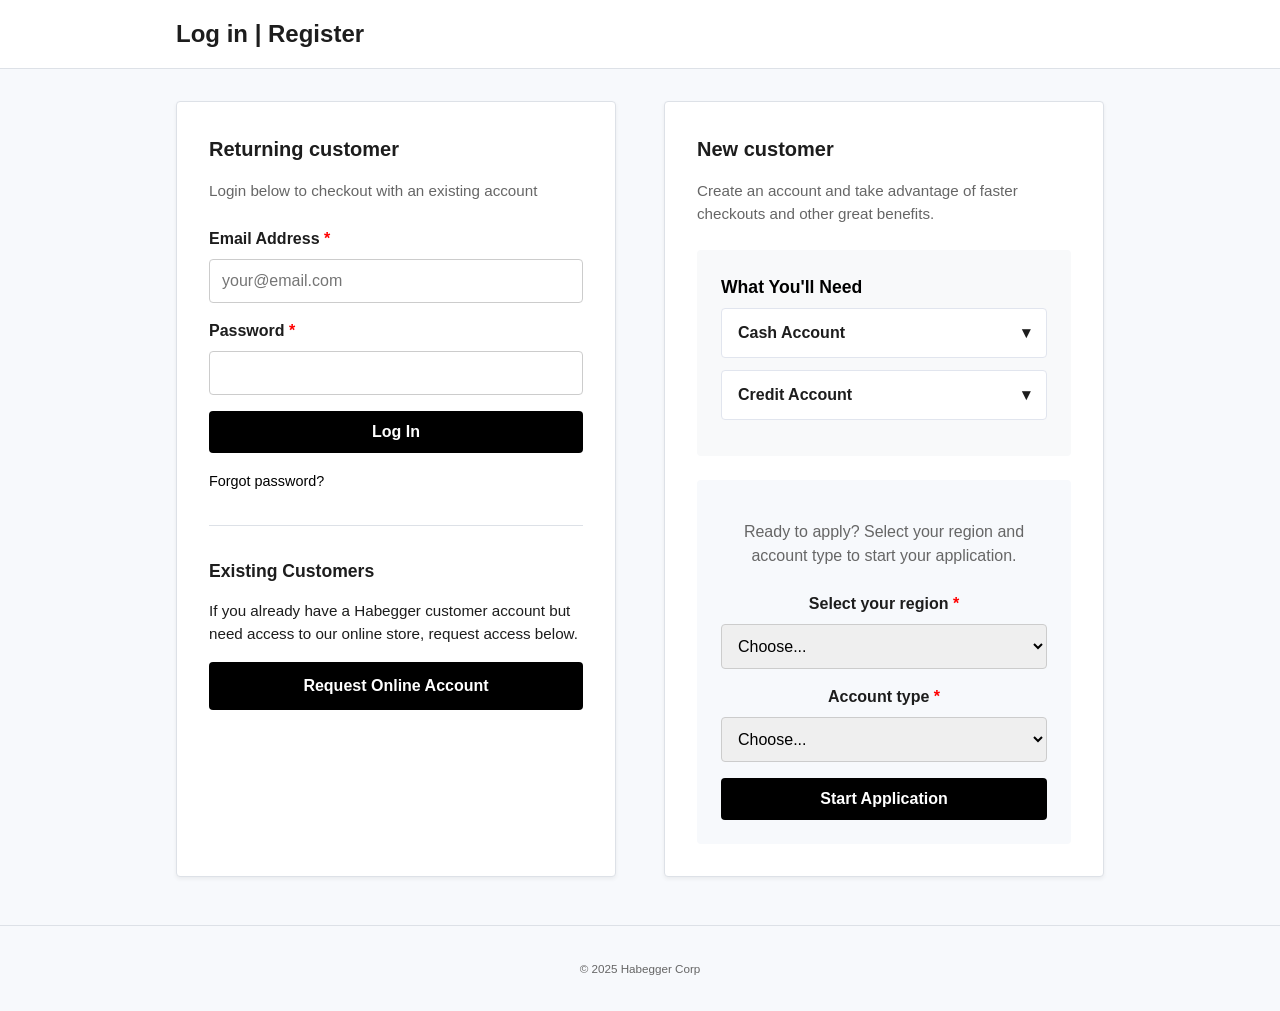
==== index.html @ 6cd599cd "Update index.html" ====
<!DOCTYPE html>
<html lang="en">
<head>
  <meta charset="UTF-8">
  <meta name="viewport" content="width=device-width, initial-scale=1.0">
  <title>Habegger | Log in / Register</title>
<style>
  /* ---------------- Root + Globals ---------------- */
  :root{
    --primary:#000000;
    --secondary:Red;
    --light:#f7f9fc;
    --dark:#1d1d1d;
    --radius:4px;
  }

  *,:before,:after{box-sizing:border-box;}

  body{
    margin:0;
    font-family:Arial,Helvetica,sans-serif;
    background:var(--light);
    color:var(--dark);
    line-height:1.5;
  }

  /* ---------------- Layout ---------------- */
  .header{
    background:#fff;
    border-bottom:1px solid #dde1e7;
    padding:1rem 0;
  }
  .header-content{
    max-width:960px;
    margin:0 auto;
    padding:0 1rem;
  }
  .page-title{
    font-size:1.5rem;
    font-weight:600;
    margin:0;
    color:var(--dark);
  }

  .main-content{
    max-width:960px;
    margin:2rem auto;
    padding:0 1rem;
    display:grid;
    grid-template-columns:1fr;
    gap:2rem;
  }
  @media (min-width:768px){
    .main-content{grid-template-columns:1fr 1fr;gap:3rem;}
  }

  /* ---------------- Card‑like Sections ---------------- */
  .section{
    background:#fff;
    padding:2rem;
    border:1px solid #dde1e7;
    border-radius:var(--radius);
    box-shadow:0 2px 4px rgba(0,0,0,.06);
  }
  .section-title{
    font-size:1.25rem;
    font-weight:600;
    margin:0 0 1rem;
    color:var(--dark);
  }
  .section-subtitle{
    color:#666;
    margin-bottom:1.5rem;
    font-size:.95rem;
  }

  /* ---------------- Form Fields ---------------- */
  .field{margin-bottom:1rem;}
  .field label{
    display:block;
    font-weight:600;
    margin-bottom:.5rem;
    color:var(--dark);
  }
  .field input,
  .field select{
    width:100%;
    padding:.75rem;
    border:1px solid #ccc;
    border-radius:var(--radius);
    font-size:1rem;
    transition:border-color .2s ease;
  }
  .field input:focus,
  .field select:focus{
    outline:none;
    border-color:var(--primary);
  }
  .required{color:var(--secondary);}

  /* ---------------- Buttons ---------------- */
  .btn{
    display:inline-block;
    background:var(--primary);
    color:#fff;
    border:none;
    padding:.75rem 1.5rem;
    border-radius:var(--radius);
    text-decoration:none;
    cursor:pointer;
    font-weight:600;
    font-size:1rem;
    transition:background .2s ease;
    width:100%;
    text-align:center;
  }
  .btn:hover{background:red;}
  .btn-secondary{background:var(--primary);}
  .btn-secondary:hover{background:red;}

  .forgot-password{margin-top:1rem;}
  .forgot-password a{
    color:var(--primary);
    text-decoration:none;
    font-size:.9rem;
  }
  .forgot-password a:hover{text-decoration:underline;}

  /* ---------------- Info / Accordion ---------------- */
  .info-section{
    background:#f8f9fa;
    padding:1.5rem;
    border-radius:var(--radius);
    margin-bottom:1.5rem;
    font-family:inherit;
  }
  .info-title{
    font-weight:600;
    color:var(--primary);
    margin-bottom:.5rem;
    font-size:1.1rem;
  }

  /* accordion wrapper */
  .account-accordion details{
    border:1px solid #e1e5ee;
    border-radius:var(--radius);
    margin-bottom:.75rem;
    background:#fff;
  }
  .account-accordion summary{
    display:flex;
    align-items:center;
    gap:.5rem;
    cursor:pointer;
    padding:.75rem 1rem;
    font-weight:600;
    list-style:none;           /* hide default marker */
  }
  .account-accordion summary::after{
    content:"▾";
    margin-left:auto;
    transition:transform .25s ease;
  }
  .account-accordion details[open] summary::after{
    transform:rotate(180deg);
  }

  .info-list{
    list-style:none;
    padding:0 1.5rem 1rem 2rem;
    margin:0;
  }
  .info-list li{
    position:relative;
    margin:.25rem 0;
    padding-left:.75rem;
  }
  .info-list li::before{
    content:'•';
    color:var(--secondary);
    font-weight:bold;
    position:absolute;
    left:0;
  }

  /* ---------------- Application promo ---------------- */
  .application-section{
    background:var(--light);
    padding:1.5rem;
    border-radius:var(--radius);
    text-align:center;
  }
  .application-text{margin-bottom:1.5rem;color:#666;}

  /* ---------------- Footer ---------------- */
  .footer{
    text-align:center;
    padding:2rem 1rem;
    font-size:.875rem;
    color:#666;
    border-top:1px solid #dde1e7;
    margin-top:3rem;
  }
</style>

</head>
<body>
  <header class="header">
    <div class="header-content">
      <h1 class="page-title">Log in | Register</h1>
    </div>
  </header>

  <main class="main-content">
    <!-- Left Side: Returning Customer Login -->
    <section class="section">
      <h2 class="section-title">Returning customer</h2>
      <p class="section-subtitle">Login below to checkout with an existing account</p>
      
      <form id="loginForm">
        <div class="field">
          <label for="email">Email Address <span class="required">*</span></label>
          <input type="email" id="email" name="email" placeholder="your@email.com" required>
        </div>
        
        <div class="field">
          <label for="password">Password <span class="required">*</span></label>
          <input type="password" id="password" name="password" required>
        </div>
        
        <button type="submit" class="btn">Log In</button>
        
        <div class="forgot-password">
          <a href="https://habeggercorp.com/myaccount/forgot-password">Forgot password?</a>
        </div>
      </form>
      <!-- Existing Customers Section -->
      <div style="margin-top:2rem; padding-top:2rem; border-top:1px solid #dde1e7;">
        <h3 style="margin:0 0 1rem 0; font-size:1.1rem;">Existing Customers</h3>
        <p style="margin-bottom:1rem; font-size:0.95rem;">If you already have a Habegger customer account but need access to our online store, request access below.</p>
        <a class="btn" href="https://forms.habeggercorp.com/new-website-access">Request Online Account</a>
      </div>
    </section>

    <!-- Right Side: New Customer Information -->
    <section class="section">
      <h2 class="section-title">New customer</h2>
      <p class="section-subtitle">Create an account and take advantage of faster checkouts and other great benefits.</p>
      
      <div class="info-section">
  <div class="info-title">What You'll Need</div>

  <div class="account-accordion">
    
    <!-- Cash Account -->
    <details>
      <summary>Cash Account</summary>
      <ul class="info-list">
        <li>Completed cash application</li>
        <li>Copy of EPA / CFC card</li>
        <li>Driver's license</li>
        <li>Tax‑exempt certificate (if applicable)</li>
      </ul>
    </details>

    <!-- Credit Account -->
    <details>
      <summary>Credit Account</summary>
      <ul class="info-list">
        <li>Completed credit application</li>
        <li>Trade references (fax / email / acct #)</li>
        <li>Bank reference</li>
        <li>Driver's license</li>
        <li>Tax‑exempt certificate (if applicable)</li>
      </ul>
    </details>

  </div>
</div>

      <!-- Application Process -->
      <div class="application-section">
        <p class="application-text">Ready to apply? Select your region and account type to start your application.</p>
        
        <div class="field">
          <label for="region">Select your region <span class="required">*</span></label>
          <select id="region" required>
            <option value="" disabled selected>Choose...</option>
           <option value="Region1">Pennsylvania</option>
            <option value="Region2">West Virginia</option>
          </select>
        </div>

        <div class="field">
          <label for="accountType">Account type <span class="required">*</span></label>
          <select id="accountType" required>
            <option value="" disabled selected>Choose...</option>
            <option value="Credit">Credit</option>
            <option value="Cash">Cash</option>
          </select>
        </div>

        <button type="button" class="btn btn-secondary" id="startApplication">Start Application</button>
      </div>

    </section>
  </main>

  <footer class="footer">
    <small>&copy; 2025 Habegger Corp</small>
  </footer>

  <script>
    // Adobe Sign Links mapping
    const adobeSignLinks = {
      "Region1_Credit":"https://habeggercorp.na2.documents.adobe.com/public/esignWidget?wid=CBFCIBAA3AAABLblqZhC9doJ-DwR_a7UzMTxP5UJ5U8Y8_zdyRa_qbGC3Z25oIyxDZJnAWeFYUZ3UjpfJS_M*",
      "Region1_Cash":"https://habeggercorp.na2.documents.adobe.com/public/esignWidget?wid=CBFCIBAA3AAABLblqZhBPjuPmCyTKBQWdJZBc0tbPTy5Qzvzk5PfURRIKCzJjkXxMRkS4Zc7rAc_E9Or0sj8*",
      "Region2_Credit":"https://habeggercorp.na2.documents.adobe.com/public/esignWidget?wid=CBFCIBAA3AAABLblqZhC9doJ-DwR_a7UzMTxP5UJ5U8Y8_zdyRa_qbGC3Z25oIyxDZJnAWeFYUZ3UjpfJS_M**",
      "Region2_Cash":"https://habeggercorp.na2.documents.adobe.com/public/esignWidget?wid=CBFCIBAA3AAABLblqZhBPjuPmCyTKBQWdJZBc0tbPTy5Qzvzk5PfURRIKCzJjkXxMRkS4Zc7rAc_E9Or0sj8*",
    };

    // Handle application start
    document.getElementById('startApplication').addEventListener('click', function(){
      const region = document.getElementById('region').value;
      const accountType = document.getElementById('accountType').value;
      
      if(!region || !accountType){
        alert('Please select both region and account type.');
        return;
      }
      
      const key = `${region}_${accountType}`;
      const link = adobeSignLinks[key];
      
      if(link){
        window.location.href = link;
      } else {
        alert('We could not find the correct application link for your selection. Please contact customer service.');
      }
    });

    // Handle login form (placeholder)
    document.getElementById('loginForm').addEventListener('submit', function(e){
      e.preventDefault();
      alert('Login functionality would be implemented here.');
    });
  </script>
</body>
</html>
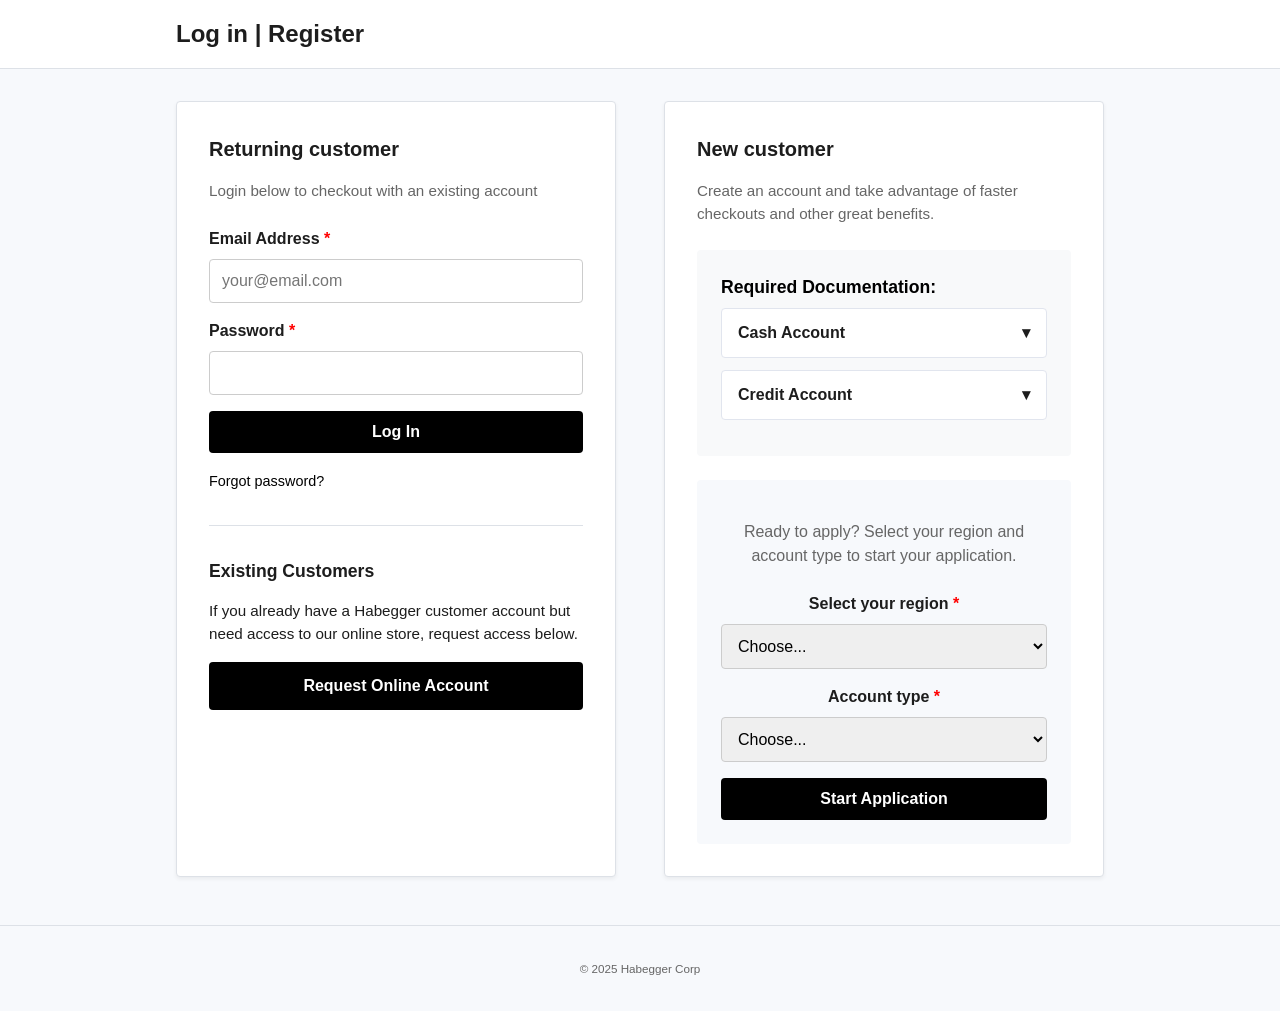
==== commit 4bfca157: "Update index.html" ====
--- a/index.html
+++ b/index.html
@@ -239,7 +239,7 @@
       <div style="margin-top:2rem; padding-top:2rem; border-top:1px solid #dde1e7;">
         <h3 style="margin:0 0 1rem 0; font-size:1.1rem;">Existing Customers</h3>
         <p style="margin-bottom:1rem; font-size:0.95rem;">If you already have a Habegger customer account but need access to our online store, request access below.</p>
-        <a class="btn" href="https://forms.habeggercorp.com/new-website-access">Request Online Account</a>
+        <a class="btn" target="blank" href="https://forms.habeggercorp.com/new-website-access">Request Online Account</a>
       </div>
     </section>
 
@@ -249,7 +249,7 @@
       <p class="section-subtitle">Create an account and take advantage of faster checkouts and other great benefits.</p>
       
       <div class="info-section">
-  <div class="info-title">What You'll Need</div>
+  <div class="info-title">Required Documentation:</div>
 
   <div class="account-accordion">
     
@@ -257,7 +257,6 @@
     <details>
       <summary>Cash Account</summary>
       <ul class="info-list">
-        <li>Completed cash application</li>
         <li>Copy of EPA / CFC card</li>
         <li>Driver's license</li>
         <li>Tax‑exempt certificate (if applicable)</li>
@@ -268,10 +267,10 @@
     <details>
       <summary>Credit Account</summary>
       <ul class="info-list">
-        <li>Completed credit application</li>
-        <li>Trade references (fax / email / acct #)</li>
-        <li>Bank reference</li>
+        <li>Copy of EPA / CFC card</li>
         <li>Driver's license</li>
+        <li>Trade references (phone / email / acct #)</li>
+        <li>Bank reference (phone / email / acct #)</li>
         <li>Tax‑exempt certificate (if applicable)</li>
       </ul>
     </details>
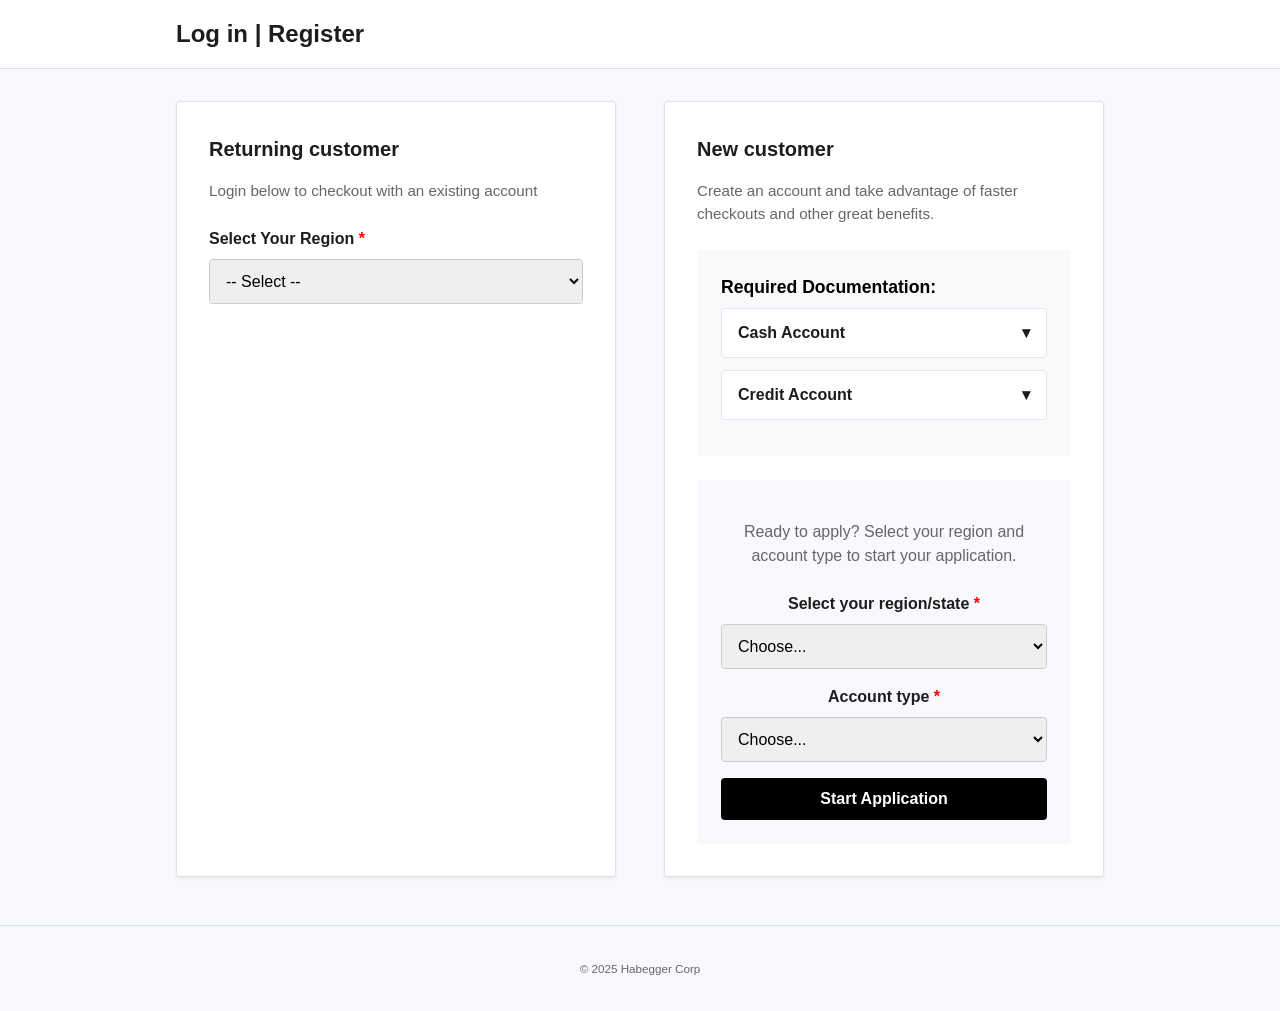
==== commit a60a3432: "Update index.html" ====
--- a/index.html
+++ b/index.html
@@ -1,209 +1,55 @@
 <!DOCTYPE html>
 <html lang="en">
 <head>
-  <meta charset="UTF-8">
-  <meta name="viewport" content="width=device-width, initial-scale=1.0">
+  <meta charset="UTF-8" />
+  <meta name="viewport" content="width=device-width, initial-scale=1.0"/>
   <title>Habegger | Log in / Register</title>
-<style>
-  /* ---------------- Root + Globals ---------------- */
-  :root{
-    --primary:#000000;
-    --secondary:Red;
-    --light:#f7f9fc;
-    --dark:#1d1d1d;
-    --radius:4px;
-  }
-
-  *,:before,:after{box-sizing:border-box;}
-
-  body{
-    margin:0;
-    font-family:Arial,Helvetica,sans-serif;
-    background:var(--light);
-    color:var(--dark);
-    line-height:1.5;
-  }
-
-  /* ---------------- Layout ---------------- */
-  .header{
-    background:#fff;
-    border-bottom:1px solid #dde1e7;
-    padding:1rem 0;
-  }
-  .header-content{
-    max-width:960px;
-    margin:0 auto;
-    padding:0 1rem;
-  }
-  .page-title{
-    font-size:1.5rem;
-    font-weight:600;
-    margin:0;
-    color:var(--dark);
-  }
-
-  .main-content{
-    max-width:960px;
-    margin:2rem auto;
-    padding:0 1rem;
-    display:grid;
-    grid-template-columns:1fr;
-    gap:2rem;
-  }
-  @media (min-width:768px){
-    .main-content{grid-template-columns:1fr 1fr;gap:3rem;}
-  }
-
-  /* ---------------- Card‑like Sections ---------------- */
-  .section{
-    background:#fff;
-    padding:2rem;
-    border:1px solid #dde1e7;
-    border-radius:var(--radius);
-    box-shadow:0 2px 4px rgba(0,0,0,.06);
-  }
-  .section-title{
-    font-size:1.25rem;
-    font-weight:600;
-    margin:0 0 1rem;
-    color:var(--dark);
-  }
-  .section-subtitle{
-    color:#666;
-    margin-bottom:1.5rem;
-    font-size:.95rem;
-  }
-
-  /* ---------------- Form Fields ---------------- */
-  .field{margin-bottom:1rem;}
-  .field label{
-    display:block;
-    font-weight:600;
-    margin-bottom:.5rem;
-    color:var(--dark);
-  }
-  .field input,
-  .field select{
-    width:100%;
-    padding:.75rem;
-    border:1px solid #ccc;
-    border-radius:var(--radius);
-    font-size:1rem;
-    transition:border-color .2s ease;
-  }
-  .field input:focus,
-  .field select:focus{
-    outline:none;
-    border-color:var(--primary);
-  }
-  .required{color:var(--secondary);}
-
-  /* ---------------- Buttons ---------------- */
-  .btn{
-    display:inline-block;
-    background:var(--primary);
-    color:#fff;
-    border:none;
-    padding:.75rem 1.5rem;
-    border-radius:var(--radius);
-    text-decoration:none;
-    cursor:pointer;
-    font-weight:600;
-    font-size:1rem;
-    transition:background .2s ease;
-    width:100%;
-    text-align:center;
-  }
-  .btn:hover{background:red;}
-  .btn-secondary{background:var(--primary);}
-  .btn-secondary:hover{background:red;}
-
-  .forgot-password{margin-top:1rem;}
-  .forgot-password a{
-    color:var(--primary);
-    text-decoration:none;
-    font-size:.9rem;
-  }
-  .forgot-password a:hover{text-decoration:underline;}
-
-  /* ---------------- Info / Accordion ---------------- */
-  .info-section{
-    background:#f8f9fa;
-    padding:1.5rem;
-    border-radius:var(--radius);
-    margin-bottom:1.5rem;
-    font-family:inherit;
-  }
-  .info-title{
-    font-weight:600;
-    color:var(--primary);
-    margin-bottom:.5rem;
-    font-size:1.1rem;
-  }
-
-  /* accordion wrapper */
-  .account-accordion details{
-    border:1px solid #e1e5ee;
-    border-radius:var(--radius);
-    margin-bottom:.75rem;
-    background:#fff;
-  }
-  .account-accordion summary{
-    display:flex;
-    align-items:center;
-    gap:.5rem;
-    cursor:pointer;
-    padding:.75rem 1rem;
-    font-weight:600;
-    list-style:none;           /* hide default marker */
-  }
-  .account-accordion summary::after{
-    content:"▾";
-    margin-left:auto;
-    transition:transform .25s ease;
-  }
-  .account-accordion details[open] summary::after{
-    transform:rotate(180deg);
-  }
-
-  .info-list{
-    list-style:none;
-    padding:0 1.5rem 1rem 2rem;
-    margin:0;
-  }
-  .info-list li{
-    position:relative;
-    margin:.25rem 0;
-    padding-left:.75rem;
-  }
-  .info-list li::before{
-    content:'•';
-    color:var(--secondary);
-    font-weight:bold;
-    position:absolute;
-    left:0;
-  }
-
-  /* ---------------- Application promo ---------------- */
-  .application-section{
-    background:var(--light);
-    padding:1.5rem;
-    border-radius:var(--radius);
-    text-align:center;
-  }
-  .application-text{margin-bottom:1.5rem;color:#666;}
-
-  /* ---------------- Footer ---------------- */
-  .footer{
-    text-align:center;
-    padding:2rem 1rem;
-    font-size:.875rem;
-    color:#666;
-    border-top:1px solid #dde1e7;
-    margin-top:3rem;
-  }
-</style>
-
+  <style>
+    :root{
+      --primary:#000000;
+      --secondary:red;
+      --light:#f7f9fc;
+      --dark:#1d1d1d;
+      --radius:4px;
+    }
+    *,:before,:after{box-sizing:border-box;}
+    body{margin:0;font-family:Arial,Helvetica,sans-serif;background:var(--light);color:var(--dark);line-height:1.5;}
+    .header{background:#fff;border-bottom:1px solid #dde1e7;padding:1rem 0;}
+    .header-content{max-width:960px;margin:0 auto;padding:0 1rem;}
+    .page-title{font-size:1.5rem;font-weight:600;margin:0;color:var(--dark);}
+    .main-content{max-width:960px;margin:2rem auto;padding:0 1rem;display:grid;grid-template-columns:1fr;gap:2rem;}
+    @media (min-width:768px){.main-content{grid-template-columns:1fr 1fr;gap:3rem;}}
+    .section{background:#fff;padding:2rem;border:1px solid #dde1e7;border-radius:var(--radius);box-shadow:0 2px 4px rgba(0,0,0,.06);}
+    .section-title{font-size:1.25rem;font-weight:600;margin:0 0 1rem;color:var(--dark);}
+    .section-subtitle{color:#666;margin-bottom:1.5rem;font-size:.95rem;}
+    .field{margin-bottom:1rem;}
+    .field label{display:block;font-weight:600;margin-bottom:.5rem;color:var(--dark);}
+    .field input,.field select{width:100%;padding:.75rem;border:1px solid #ccc;border-radius:var(--radius);font-size:1rem;transition:border-color .2s ease;}
+    .field input:focus,.field select:focus{outline:none;border-color:var(--primary);}
+    .required{color:var(--secondary);}
+    .btn{display:inline-block;background:var(--primary);color:#fff;border:none;padding:.75rem 1.5rem;border-radius:var(--radius);text-decoration:none;cursor:pointer;font-weight:600;font-size:1rem;transition:background .2s ease;width:100%;text-align:center;}
+    .btn:hover{background:red;}
+    .btn-secondary{background:var(--primary);}
+    .btn-secondary:hover{background:red;}
+    .forgot-password{margin-top:1rem;}
+    .forgot-password a{color:var(--primary);text-decoration:none;font-size:.9rem;}
+    .forgot-password a:hover{text-decoration:underline;}
+    .info-section{background:#f8f9fa;padding:1.5rem;border-radius:var(--radius);margin-bottom:1.5rem;}
+    .info-title{font-weight:600;color:var(--primary);margin-bottom:.5rem;font-size:1.1rem;}
+    .account-accordion details{border:1px solid #e1e5ee;border-radius:var(--radius);margin-bottom:.75rem;background:#fff;}
+    .account-accordion summary{display:flex;align-items:center;gap:.5rem;cursor:pointer;padding:.75rem 1rem;font-weight:600;list-style:none;}
+    .account-accordion summary::after{content:"▾";margin-left:auto;transition:transform .25s ease;}
+    .account-accordion details[open] summary::after{transform:rotate(180deg);}
+    .info-list{list-style:none;padding:0 1.5rem 1rem 2rem;margin:0;}
+    .info-list li{position:relative;margin:.25rem 0;padding-left:.75rem;}
+    .info-list li::before{content:'•';color:var(--secondary);font-weight:bold;position:absolute;left:0;}
+    .application-section{background:var(--light);padding:1.5rem;border-radius:var(--radius);text-align:center;}
+    .application-text{margin-bottom:1.5rem;color:#666;}
+    .footer{text-align:center;padding:2rem 1rem;font-size:.875rem;color:#666;border-top:1px solid #dde1e7;margin-top:3rem;}
+    /* helper message under login region */
+    .inline-hint{margin:.25rem 0 0;padding:.5rem .75rem;background:#fdecec;border:1px solid #f5b5b5;border-radius:var(--radius);font-size:.9rem;color:#a40000;display:none;}
+    .hidden{display:none !important;}
+  </style>
 </head>
 <body>
   <header class="header">
@@ -214,32 +60,54 @@
 
   <main class="main-content">
     <!-- Left Side: Returning Customer Login -->
-    <section class="section">
+    <section class="section" id="returning-card">
       <h2 class="section-title">Returning customer</h2>
       <p class="section-subtitle">Login below to checkout with an existing account</p>
-      
-      <form id="loginForm">
+
+      <!-- NEW: Region gate above login -->
+      <div class="field">
+        <label for="loginRegion">Select Your Region <span class="required">*</span></label>
+        <select id="loginRegion" aria-describedby="loginRegionHint" required>
+          <option value="" selected>-- Select --</option>
+          <option value="PAWV">PENNSYLVANIA/WEST VIRGINIA</option>
+          <option value="IN">Indiana</option>
+          <option value="AL">Alabama</option>
+          <option value="TN">Tennessee</option>
+          <option value="ILIO">Illinois/Iowa</option>
+          <option value="COL">Columbus</option>
+          <option value="NEO">North East Ohio</option>
+          <option value="SWO">South West Ohio</option>
+          <option value="KY">Kentucky</option>
+        </select>
+        <div id="loginRegionHint" class="inline-hint">Select a Region to enter username and password</div>
+      </div>
+
+      <!-- Login fields (hidden until PA/WV is chosen) -->
+      <form id="loginForm" class="hidden" novalidate>
         <div class="field">
           <label for="email">Email Address <span class="required">*</span></label>
-          <input type="email" id="email" name="email" placeholder="your@email.com" required>
-        </div>
-        
+          <input type="email" id="email" name="email" placeholder="your@email.com" required />
+        </div>
+
         <div class="field">
           <label for="password">Password <span class="required">*</span></label>
-          <input type="password" id="password" name="password" required>
-        </div>
-        
+          <input type="password" id="password" name="password" required />
+        </div>
+
         <button type="submit" class="btn">Log In</button>
-        
+
         <div class="forgot-password">
           <a href="https://habeggercorp.com/myaccount/forgot-password">Forgot password?</a>
         </div>
       </form>
-      <!-- Existing Customers Section -->
-      <div style="margin-top:2rem; padding-top:2rem; border-top:1px solid #dde1e7;">
-        <h3 style="margin:0 0 1rem 0; font-size:1.1rem;">Existing Customers</h3>
-        <p style="margin-bottom:1rem; font-size:0.95rem;">If you already have a Habegger customer account but need access to our online store, request access below.</p>
-        <a class="btn" target="blank" href="https://forms.habeggercorp.com/new-website-access">Request Online Account</a>
+
+      <!-- Existing customers: Request account (PA/WV only) -->
+      <div id="existingPAWV" class="hidden" style="margin-top:2rem;padding-top:2rem;border-top:1px solid #dde1e7;">
+        <h3 style="margin:0 0 1rem;font-size:1.1rem;">Existing Customers (PA/WV Region)</h3>
+        <p style="margin-bottom:1rem;font-size:.95rem;">
+          If you already have a Habegger customer account but need access to our online store, request access below.
+        </p>
+        <a class="btn" target="_blank" href="https://forms.habeggercorp.com/new-website-access">Request Online Account</a>
       </div>
     </section>
 
@@ -247,47 +115,48 @@
     <section class="section">
       <h2 class="section-title">New customer</h2>
       <p class="section-subtitle">Create an account and take advantage of faster checkouts and other great benefits.</p>
-      
+
       <div class="info-section">
-  <div class="info-title">Required Documentation:</div>
-
-  <div class="account-accordion">
-    
-    <!-- Cash Account -->
-    <details>
-      <summary>Cash Account</summary>
-      <ul class="info-list">
-        <li>Copy of EPA / CFC card</li>
-        <li>Driver's license</li>
-        <li>Tax‑exempt certificate (if applicable)</li>
-      </ul>
-    </details>
-
-    <!-- Credit Account -->
-    <details>
-      <summary>Credit Account</summary>
-      <ul class="info-list">
-        <li>Copy of EPA / CFC card</li>
-        <li>Driver's license</li>
-        <li>Trade references (phone / email / acct #)</li>
-        <li>Bank reference (phone / email / acct #)</li>
-        <li>Tax‑exempt certificate (if applicable)</li>
-      </ul>
-    </details>
-
-  </div>
-</div>
-
-      <!-- Application Process -->
+        <div class="info-title">Required Documentation:</div>
+        <div class="account-accordion">
+          <details>
+            <summary>Cash Account</summary>
+            <ul class="info-list">
+              <li>Copy of EPA / CFC card</li>
+              <li>Driver's license</li>
+              <li>Tax-exempt certificate (if applicable)</li>
+            </ul>
+          </details>
+          <details>
+            <summary>Credit Account</summary>
+            <ul class="info-list">
+              <li>Copy of EPA / CFC card</li>
+              <li>Driver's license</li>
+              <li>Trade references (phone / email / acct #)</li>
+              <li>Bank reference (phone / email / acct #)</li>
+              <li>Tax-exempt certificate (if applicable)</li>
+            </ul>
+          </details>
+        </div>
+      </div>
+
       <div class="application-section">
         <p class="application-text">Ready to apply? Select your region and account type to start your application.</p>
-        
-        <div class="field">
-          <label for="region">Select your region <span class="required">*</span></label>
+
+        <div class="field">
+          <label for="region">Select your region/state <span class="required">*</span></label>
           <select id="region" required>
             <option value="" disabled selected>Choose...</option>
-           <option value="Region1">Pennsylvania</option>
-            <option value="Region2">West Virginia</option>
+            <option value="PA">Pennsylvania</option>
+            <option value="WV">West Virginia</option>
+            <option value="IN">Indiana</option>
+            <option value="AL">Alabama</option>
+            <option value="TN">Tennessee</option>
+            <option value="ILIO">Illinois/Iowa</option>
+            <option value="COL">Columbus</option>
+            <option value="NEO">North East Ohio</option>
+            <option value="SWO">South West Ohio</option>
+            <option value="KY">Kentucky</option>
           </select>
         </div>
 
@@ -302,7 +171,6 @@
 
         <button type="button" class="btn btn-secondary" id="startApplication">Start Application</button>
       </div>
-
     </section>
   </main>
 
@@ -311,38 +179,71 @@
   </footer>
 
   <script>
-    // Adobe Sign Links mapping
+    // ---------- Constants ----------
+    const PORTAL_URL = "https://portal.habeggercorp.com:8443/portal";
+    const NEW_APP_URL = "https://app-page-2025.netlify.app/";
+
+    // Adobe Sign links (PA / WV only)
     const adobeSignLinks = {
-      "Region1_Credit":"https://habeggercorp.na2.documents.adobe.com/public/esignWidget?wid=CBFCIBAA3AAABLblqZhC9doJ-DwR_a7UzMTxP5UJ5U8Y8_zdyRa_qbGC3Z25oIyxDZJnAWeFYUZ3UjpfJS_M*",
-      "Region1_Cash":"https://habeggercorp.na2.documents.adobe.com/public/esignWidget?wid=CBFCIBAA3AAABLblqZhBPjuPmCyTKBQWdJZBc0tbPTy5Qzvzk5PfURRIKCzJjkXxMRkS4Zc7rAc_E9Or0sj8*",
-      "Region2_Credit":"https://habeggercorp.na2.documents.adobe.com/public/esignWidget?wid=CBFCIBAA3AAABLblqZhC9doJ-DwR_a7UzMTxP5UJ5U8Y8_zdyRa_qbGC3Z25oIyxDZJnAWeFYUZ3UjpfJS_M**",
-      "Region2_Cash":"https://habeggercorp.na2.documents.adobe.com/public/esignWidget?wid=CBFCIBAA3AAABLblqZhBPjuPmCyTKBQWdJZBc0tbPTy5Qzvzk5PfURRIKCzJjkXxMRkS4Zc7rAc_E9Or0sj8*",
+      "PA_Credit": "https://habeggercorp.na2.documents.adobe.com/public/esignWidget?wid=CBFCIBAA3AAABLblqZhCFv43Mkzf8nIaYsR_24wOAGy-zcJKPH15fUxJlyXSv4nxB1gdA2j-xbS_DxzBfe5Q*",
+      "PA_Cash":   "https://habeggercorp.na2.documents.adobe.com/public/esignWidget?wid=CBFCIBAA3AAABLblqZhAeM8bPSgyZxje5-1r664a0Y_psPFYTq8FwzevmO8EldiokQp8a8PrS9y3oLnWrgKY*",
+      "WV_Credit": "https://habeggercorp.na2.documents.adobe.com/public/esignWidget?wid=CBFCIBAA3AAABLblqZhDDCKCH_fmAKAc-qnuk67xln3PHcMm08KNBQtW1pS0KJ1oeIzRTrIBMBj4dnQ4h3sg*",
+      "WV_Cash":   "https://habeggercorp.na2.documents.adobe.com/public/esignWidget?wid=CBFCIBAA3AAABLblqZhAeM8bPSgyZxje5-1r664a0Y_psPFYTq8FwzevmO8EldiokQp8a8PrS9y3oLnWrgKY*"
     };
 
-    // Handle application start
-    document.getElementById('startApplication').addEventListener('click', function(){
-      const region = document.getElementById('region').value;
-      const accountType = document.getElementById('accountType').value;
-      
-      if(!region || !accountType){
-        alert('Please select both region and account type.');
+    // ---------- DOM ----------
+    const loginRegionSel = document.getElementById("loginRegion");
+    const loginHint = document.getElementById("loginRegionHint");
+    const loginForm = document.getElementById("loginForm");
+    const existingPAWV = document.getElementById("existingPAWV");
+
+    // Show login only for PA/WV; otherwise redirect to portal
+    loginRegionSel.addEventListener("change", () => {
+      const v = loginRegionSel.value;
+      if (v === "PAWV") {
+        loginForm.classList.remove("hidden");
+        existingPAWV.classList.remove("hidden");
+        loginHint.style.display = "none";
+      } else if (v) {
+        // any non-PA/WV region: send to external portal
+        window.location.href = PORTAL_URL;
+      }
+    });
+
+    // If user tries to interact with login while no PA/WV selected, nudge
+    loginRegionSel.addEventListener("blur", () => {
+      if (loginRegionSel.value !== "PAWV") {
+        loginHint.style.display = "block";
+      }
+    });
+
+    // Placeholder login handler
+    loginForm.addEventListener("submit", (e) => {
+      e.preventDefault();
+      alert("Login functionality would be implemented here.");
+    });
+
+    // ---------- New Applications (right column) ----------
+    document.getElementById("startApplication").addEventListener("click", () => {
+      const region = document.getElementById("region").value;
+      const accountType = document.getElementById("accountType").value;
+
+      if (!region) { alert("Please select a region."); return; }
+      // For non-PA/WV regions, redirect to the Netlify application page
+      if (region !== "PA" && region !== "WV") {
+        window.location.href = NEW_APP_URL;
         return;
       }
-      
+
+      // PA/WV → Adobe Sign forms (require account type)
+      if (!accountType) { alert("Please select an account type."); return; }
       const key = `${region}_${accountType}`;
       const link = adobeSignLinks[key];
-      
-      if(link){
+      if (link) {
         window.location.href = link;
       } else {
-        alert('We could not find the correct application link for your selection. Please contact customer service.');
-      }
-    });
-
-    // Handle login form (placeholder)
-    document.getElementById('loginForm').addEventListener('submit', function(e){
-      e.preventDefault();
-      alert('Login functionality would be implemented here.');
+        alert("We could not find the correct application link for your selection. Please contact customer service.");
+      }
     });
   </script>
 </body>
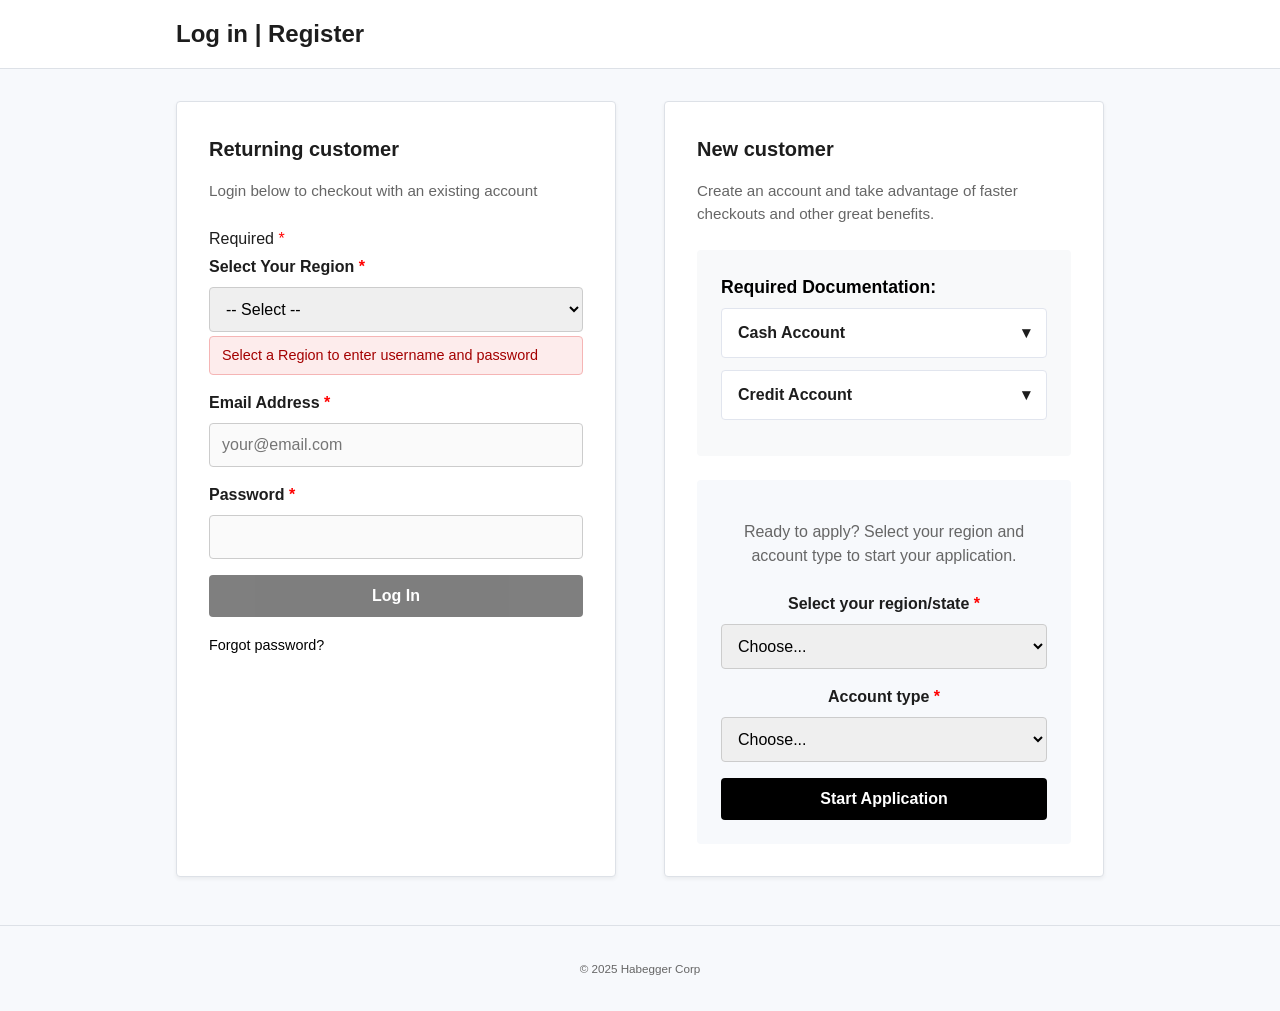
==== commit 3b557c01: "Update index.html" ====
--- a/index.html
+++ b/index.html
@@ -5,50 +5,44 @@
   <meta name="viewport" content="width=device-width, initial-scale=1.0"/>
   <title>Habegger | Log in / Register</title>
   <style>
-    :root{
-      --primary:#000000;
-      --secondary:red;
-      --light:#f7f9fc;
-      --dark:#1d1d1d;
-      --radius:4px;
-    }
-    *,:before,:after{box-sizing:border-box;}
-    body{margin:0;font-family:Arial,Helvetica,sans-serif;background:var(--light);color:var(--dark);line-height:1.5;}
-    .header{background:#fff;border-bottom:1px solid #dde1e7;padding:1rem 0;}
-    .header-content{max-width:960px;margin:0 auto;padding:0 1rem;}
-    .page-title{font-size:1.5rem;font-weight:600;margin:0;color:var(--dark);}
-    .main-content{max-width:960px;margin:2rem auto;padding:0 1rem;display:grid;grid-template-columns:1fr;gap:2rem;}
-    @media (min-width:768px){.main-content{grid-template-columns:1fr 1fr;gap:3rem;}}
-    .section{background:#fff;padding:2rem;border:1px solid #dde1e7;border-radius:var(--radius);box-shadow:0 2px 4px rgba(0,0,0,.06);}
-    .section-title{font-size:1.25rem;font-weight:600;margin:0 0 1rem;color:var(--dark);}
-    .section-subtitle{color:#666;margin-bottom:1.5rem;font-size:.95rem;}
-    .field{margin-bottom:1rem;}
-    .field label{display:block;font-weight:600;margin-bottom:.5rem;color:var(--dark);}
-    .field input,.field select{width:100%;padding:.75rem;border:1px solid #ccc;border-radius:var(--radius);font-size:1rem;transition:border-color .2s ease;}
-    .field input:focus,.field select:focus{outline:none;border-color:var(--primary);}
-    .required{color:var(--secondary);}
-    .btn{display:inline-block;background:var(--primary);color:#fff;border:none;padding:.75rem 1.5rem;border-radius:var(--radius);text-decoration:none;cursor:pointer;font-weight:600;font-size:1rem;transition:background .2s ease;width:100%;text-align:center;}
-    .btn:hover{background:red;}
-    .btn-secondary{background:var(--primary);}
-    .btn-secondary:hover{background:red;}
-    .forgot-password{margin-top:1rem;}
-    .forgot-password a{color:var(--primary);text-decoration:none;font-size:.9rem;}
-    .forgot-password a:hover{text-decoration:underline;}
-    .info-section{background:#f8f9fa;padding:1.5rem;border-radius:var(--radius);margin-bottom:1.5rem;}
-    .info-title{font-weight:600;color:var(--primary);margin-bottom:.5rem;font-size:1.1rem;}
-    .account-accordion details{border:1px solid #e1e5ee;border-radius:var(--radius);margin-bottom:.75rem;background:#fff;}
-    .account-accordion summary{display:flex;align-items:center;gap:.5rem;cursor:pointer;padding:.75rem 1rem;font-weight:600;list-style:none;}
-    .account-accordion summary::after{content:"▾";margin-left:auto;transition:transform .25s ease;}
-    .account-accordion details[open] summary::after{transform:rotate(180deg);}
-    .info-list{list-style:none;padding:0 1.5rem 1rem 2rem;margin:0;}
-    .info-list li{position:relative;margin:.25rem 0;padding-left:.75rem;}
-    .info-list li::before{content:'•';color:var(--secondary);font-weight:bold;position:absolute;left:0;}
-    .application-section{background:var(--light);padding:1.5rem;border-radius:var(--radius);text-align:center;}
-    .application-text{margin-bottom:1.5rem;color:#666;}
-    .footer{text-align:center;padding:2rem 1rem;font-size:.875rem;color:#666;border-top:1px solid #dde1e7;margin-top:3rem;}
-    /* helper message under login region */
-    .inline-hint{margin:.25rem 0 0;padding:.5rem .75rem;background:#fdecec;border:1px solid #f5b5b5;border-radius:var(--radius);font-size:.9rem;color:#a40000;display:none;}
-    .hidden{display:none !important;}
+    :root{--primary:#000;--secondary:red;--light:#f7f9fc;--dark:#1d1d1d;--radius:4px;}
+    *,:before,:after{box-sizing:border-box}
+    body{margin:0;font-family:Arial,Helvetica,sans-serif;background:var(--light);color:var(--dark);line-height:1.5}
+    .header{background:#fff;border-bottom:1px solid #dde1e7;padding:1rem 0}
+    .header-content{max-width:960px;margin:0 auto;padding:0 1rem}
+    .page-title{font-size:1.5rem;font-weight:600;margin:0;color:var(--dark)}
+    .main-content{max-width:960px;margin:2rem auto;padding:0 1rem;display:grid;grid-template-columns:1fr;gap:2rem}
+    @media (min-width:768px){.main-content{grid-template-columns:1fr 1fr;gap:3rem}}
+    .section{background:#fff;padding:2rem;border:1px solid #dde1e7;border-radius:var(--radius);box-shadow:0 2px 4px rgba(0,0,0,.06)}
+    .section-title{font-size:1.25rem;font-weight:600;margin:0 0 1rem;color:var(--dark)}
+    .section-subtitle{color:#666;margin-bottom:1.5rem;font-size:.95rem}
+    .field{margin-bottom:1rem}
+    .field label{display:block;font-weight:600;margin-bottom:.5rem;color:var(--dark)}
+    .field input,.field select{width:100%;padding:.75rem;border:1px solid #ccc;border-radius:var(--radius);font-size:1rem;transition:border-color .2s ease}
+    .field input:focus,.field select:focus{outline:none;border-color:var(--primary)}
+    .required{color:var(--secondary)}
+    .btn{display:inline-block;background:var(--primary);color:#fff;border:none;padding:.75rem 1.5rem;border-radius:var(--radius);text-decoration:none;cursor:pointer;font-weight:600;font-size:1rem;transition:background .2s ease;width:100%;text-align:center}
+    .btn:hover{background:red}
+    .btn:disabled{opacity:.5;cursor:not-allowed}
+    .btn-secondary{background:var(--primary)}
+    .btn-secondary:hover{background:red}
+    .forgot-password{margin-top:1rem}
+    .forgot-password a{color:var(--primary);text-decoration:none;font-size:.9rem}
+    .forgot-password a:hover{text-decoration:underline}
+    .info-section{background:#f8f9fa;padding:1.5rem;border-radius:var(--radius);margin-bottom:1.5rem}
+    .info-title{font-weight:600;color:var(--primary);margin-bottom:.5rem;font-size:1.1rem}
+    .account-accordion details{border:1px solid #e1e5ee;border-radius:var(--radius);margin-bottom:.75rem;background:#fff}
+    .account-accordion summary{display:flex;align-items:center;gap:.5rem;cursor:pointer;padding:.75rem 1rem;font-weight:600;list-style:none}
+    .account-accordion summary::after{content:"▾";margin-left:auto;transition:transform .25s ease}
+    .account-accordion details[open] summary::after{transform:rotate(180deg)}
+    .info-list{list-style:none;padding:0 1.5rem 1rem 2rem;margin:0}
+    .info-list li{position:relative;margin:.25rem 0;padding-left:.75rem}
+    .info-list li::before{content:'•';color:var(--secondary);font-weight:bold;position:absolute;left:0}
+    .application-section{background:var(--light);padding:1.5rem;border-radius:var(--radius);text-align:center}
+    .application-text{margin-bottom:1.5rem;color:#666}
+    .footer{text-align:center;padding:2rem 1rem;font-size:.875rem;color:#666;border-top:1px solid #dde1e7;margin-top:3rem}
+    .inline-hint{margin:.25rem 0 0;padding:.5rem .75rem;background:#fdecec;border:1px solid #f5b5b5;border-radius:var(--radius);font-size:.9rem;color:#a40000;display:block}
+    .hidden{display:none!important}
   </style>
 </head>
 <body>
@@ -59,13 +53,14 @@
   </header>
 
   <main class="main-content">
-    <!-- Left Side: Returning Customer Login -->
+    <!-- Left: Returning customer -->
     <section class="section" id="returning-card">
       <h2 class="section-title">Returning customer</h2>
       <p class="section-subtitle">Login below to checkout with an existing account</p>
 
-      <!-- NEW: Region gate above login -->
+      <!-- Region gate always on top -->
       <div class="field">
+        <span style="display:block;margin-bottom:.25rem">Required <span class="required">*</span></span>
         <label for="loginRegion">Select Your Region <span class="required">*</span></label>
         <select id="loginRegion" aria-describedby="loginRegionHint" required>
           <option value="" selected>-- Select --</option>
@@ -82,36 +77,31 @@
         <div id="loginRegionHint" class="inline-hint">Select a Region to enter username and password</div>
       </div>
 
-      <!-- Login fields (hidden until PA/WV is chosen) -->
-      <form id="loginForm" class="hidden" novalidate>
+      <!-- Login stays visible but disabled until PA/WV -->
+      <form id="loginForm" novalidate>
         <div class="field">
           <label for="email">Email Address <span class="required">*</span></label>
-          <input type="email" id="email" name="email" placeholder="your@email.com" required />
-        </div>
-
+          <input type="email" id="email" name="email" placeholder="your@email.com" required disabled />
+        </div>
         <div class="field">
           <label for="password">Password <span class="required">*</span></label>
-          <input type="password" id="password" name="password" required />
-        </div>
-
-        <button type="submit" class="btn">Log In</button>
-
+          <input type="password" id="password" name="password" required disabled />
+        </div>
+        <button type="submit" id="loginBtn" class="btn" disabled>Log In</button>
         <div class="forgot-password">
           <a href="https://habeggercorp.com/myaccount/forgot-password">Forgot password?</a>
         </div>
       </form>
 
-      <!-- Existing customers: Request account (PA/WV only) -->
+      <!-- Current customer – Request Online Access (hidden until PA/WV) -->
       <div id="existingPAWV" class="hidden" style="margin-top:2rem;padding-top:2rem;border-top:1px solid #dde1e7;">
         <h3 style="margin:0 0 1rem;font-size:1.1rem;">Existing Customers (PA/WV Region)</h3>
-        <p style="margin-bottom:1rem;font-size:.95rem;">
-          If you already have a Habegger customer account but need access to our online store, request access below.
-        </p>
+        <p style="margin-bottom:1rem;font-size:.95rem;">If you already have a Habegger customer account but need access to our online store, request access below.</p>
         <a class="btn" target="_blank" href="https://forms.habeggercorp.com/new-website-access">Request Online Account</a>
       </div>
     </section>
 
-    <!-- Right Side: New Customer Information -->
+    <!-- Right: New customer (unchanged except routing rules) -->
     <section class="section">
       <h2 class="section-title">New customer</h2>
       <p class="section-subtitle">Create an account and take advantage of faster checkouts and other great benefits.</p>
@@ -179,72 +169,68 @@
   </footer>
 
   <script>
-    // ---------- Constants ----------
     const PORTAL_URL = "https://portal.habeggercorp.com:8443/portal";
     const NEW_APP_URL = "https://app-page-2025.netlify.app/";
 
-    // Adobe Sign links (PA / WV only)
     const adobeSignLinks = {
-      "PA_Credit": "https://habeggercorp.na2.documents.adobe.com/public/esignWidget?wid=CBFCIBAA3AAABLblqZhCFv43Mkzf8nIaYsR_24wOAGy-zcJKPH15fUxJlyXSv4nxB1gdA2j-xbS_DxzBfe5Q*",
-      "PA_Cash":   "https://habeggercorp.na2.documents.adobe.com/public/esignWidget?wid=CBFCIBAA3AAABLblqZhAeM8bPSgyZxje5-1r664a0Y_psPFYTq8FwzevmO8EldiokQp8a8PrS9y3oLnWrgKY*",
-      "WV_Credit": "https://habeggercorp.na2.documents.adobe.com/public/esignWidget?wid=CBFCIBAA3AAABLblqZhDDCKCH_fmAKAc-qnuk67xln3PHcMm08KNBQtW1pS0KJ1oeIzRTrIBMBj4dnQ4h3sg*",
-      "WV_Cash":   "https://habeggercorp.na2.documents.adobe.com/public/esignWidget?wid=CBFCIBAA3AAABLblqZhAeM8bPSgyZxje5-1r664a0Y_psPFYTq8FwzevmO8EldiokQp8a8PrS9y3oLnWrgKY*"
+      "PA_Credit":"https://habeggercorp.na2.documents.adobe.com/public/esignWidget?wid=CBFCIBAA3AAABLblqZhCFv43Mkzf8nIaYsR_24wOAGy-zcJKPH15fUxJlyXSv4nxB1gdA2j-xbS_DxzBfe5Q*",
+      "PA_Cash":"https://habeggercorp.na2.documents.adobe.com/public/esignWidget?wid=CBFCIBAA3AAABLblqZhAeM8bPSgyZxje5-1r664a0Y_psPFYTq8FwzevmO8EldiokQp8a8PrS9y3oLnWrgKY*",
+      "WV_Credit":"https://habeggercorp.na2.documents.adobe.com/public/esignWidget?wid=CBFCIBAA3AAABLblqZhDDCKCH_fmAKAc-qnuk67xln3PHcMm08KNBQtW1pS0KJ1oeIzRTrIBMBj4dnQ4h3sg*",
+      "WV_Cash":"https://habeggercorp.na2.documents.adobe.com/public/esignWidget?wid=CBFCIBAA3AAABLblqZhAeM8bPSgyZxje5-1r664a0Y_psPFYTq8FwzevmO8EldiokQp8a8PrS9y3oLnWrgKY*"
     };
 
-    // ---------- DOM ----------
+    // --- Returning customer gating ---
     const loginRegionSel = document.getElementById("loginRegion");
-    const loginHint = document.getElementById("loginRegionHint");
-    const loginForm = document.getElementById("loginForm");
     const existingPAWV = document.getElementById("existingPAWV");
-
-    // Show login only for PA/WV; otherwise redirect to portal
+    const emailEl = document.getElementById("email");
+    const passEl = document.getElementById("password");
+    const loginBtn = document.getElementById("loginBtn");
+
+    function setLoginEnabled(enabled){
+      emailEl.disabled = !enabled;
+      passEl.disabled = !enabled;
+      loginBtn.disabled = !enabled;
+      // Optional: clear on disable
+      if(!enabled){ emailEl.value=""; passEl.value=""; }
+    }
+    // start disabled to match your screenshot
+    setLoginEnabled(false);
+
     loginRegionSel.addEventListener("change", () => {
       const v = loginRegionSel.value;
       if (v === "PAWV") {
-        loginForm.classList.remove("hidden");
-        existingPAWV.classList.remove("hidden");
-        loginHint.style.display = "none";
+        setLoginEnabled(true);
+        existingPAWV.classList.remove("hidden"); // show Request Online Access
+        document.getElementById("loginRegionHint").classList.add("hidden");
       } else if (v) {
-        // any non-PA/WV region: send to external portal
+        // any non-PA/WV region: redirect to external portal
         window.location.href = PORTAL_URL;
       }
     });
 
-    // If user tries to interact with login while no PA/WV selected, nudge
-    loginRegionSel.addEventListener("blur", () => {
-      if (loginRegionSel.value !== "PAWV") {
-        loginHint.style.display = "block";
-      }
-    });
-
-    // Placeholder login handler
-    loginForm.addEventListener("submit", (e) => {
+    document.getElementById("loginForm").addEventListener("submit",(e)=>{
       e.preventDefault();
       alert("Login functionality would be implemented here.");
     });
 
-    // ---------- New Applications (right column) ----------
+    // --- New applications routing ---
     document.getElementById("startApplication").addEventListener("click", () => {
       const region = document.getElementById("region").value;
       const accountType = document.getElementById("accountType").value;
 
-      if (!region) { alert("Please select a region."); return; }
-      // For non-PA/WV regions, redirect to the Netlify application page
+      if (!region){ alert("Please select a region."); return; }
+
       if (region !== "PA" && region !== "WV") {
-        window.location.href = NEW_APP_URL;
+        window.location.href = NEW_APP_URL; // all non-PA/WV → Netlify page
         return;
       }
 
-      // PA/WV → Adobe Sign forms (require account type)
-      if (!accountType) { alert("Please select an account type."); return; }
-      const key = `${region}_${accountType}`;
-      const link = adobeSignLinks[key];
-      if (link) {
-        window.location.href = link;
-      } else {
-        alert("We could not find the correct application link for your selection. Please contact customer service.");
-      }
+      if (!accountType){ alert("Please select an account type."); return; }
+      const link = adobeSignLinks[`${region}_${accountType}`];
+      if (link){ window.location.href = link; }
+      else { alert("We could not find the correct application link for your selection. Please contact customer service."); }
     });
   </script>
 </body>
 </html>
+
